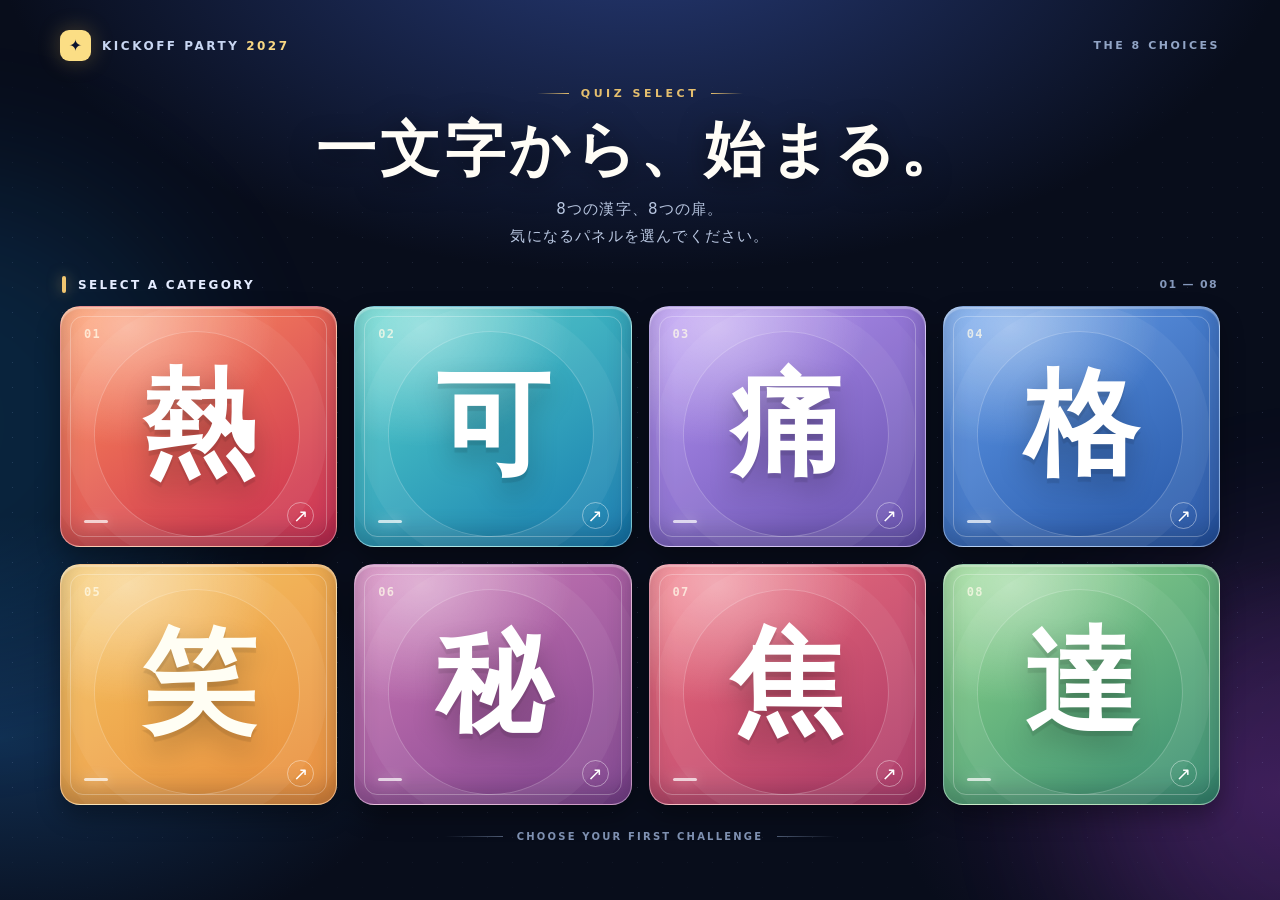
==== index.html @ 7a7f0678 "Create eight-kanji quiz category select landing page" ====
<!doctype html>
<html lang="ja">
<head>
  <meta charset="utf-8">
  <meta name="viewport" content="width=device-width, initial-scale=1">
  <meta name="theme-color" content="#090e1d">
  <meta name="description" content="KICKOFF PARTY 2027。8つの漢字から挑戦するジャンルを選ぼう。">
  <title>KICKOFF PARTY 2027 | ジャンルセレクト</title>
  <style>
    :root {
      color-scheme: dark;
      --bg: #080d1b;
      --white: #fffdf6;
      --muted: #a9b8d4;
      --surface: #101b32;
      font-family: "Hiragino Kaku Gothic ProN", "Yu Gothic", "Meiryo", system-ui, sans-serif;
    }
    *, *::before, *::after { box-sizing: border-box; }
    html { min-height: 100%; }
    body {
      margin: 0;
      min-height: 100svh;
      color: var(--white);
      overflow-x: hidden;
      background:
        radial-gradient(ellipse 68% 54% at 50% -10%, #273b78 0%, transparent 75%),
        radial-gradient(ellipse 42% 32% at 0% 82%, #112e50 0%, transparent 77%),
        radial-gradient(ellipse 40% 34% at 100% 88%, #28183f 0%, transparent 76%),
        var(--bg);
    }
    body::before {
      content: "";
      position: fixed;
      z-index: -1;
      inset: 0;
      opacity: .18;
      pointer-events: none;
      background-image: radial-gradient(circle, #9baed6 0.8px, transparent 1px);
      background-size: 25px 25px;
      mask-image: linear-gradient(to bottom, transparent 4%, #000 35%, #000 88%, transparent);
    }
    .ambient {
      position: fixed;
      inset: 0;
      z-index: -1;
      pointer-events: none;
      overflow: hidden;
    }
    .ambient::before, .ambient::after {
      content: "";
      position: absolute;
      width: 38vw;
      height: 38vw;
      min-width: 240px;
      min-height: 240px;
      border-radius: 50%;
      filter: blur(80px);
      opacity: .15;
    }
    .ambient::before { left: -23vw; top: 20vh; background: #19a6ff; }
    .ambient::after { right: -23vw; bottom: -14vh; background: #bf4ff9; }
    .shell {
      width: min(1160px, calc(100% - 64px));
      margin-inline: auto;
      padding: 30px 0 38px;
    }
    .topline {
      display: flex;
      align-items: center;
      justify-content: space-between;
      gap: 18px;
      color: #c8d6f2;
      font-weight: 800;
      font-size: 12px;
      letter-spacing: .21em;
    }
    .brand {
      display: flex;
      align-items: center;
      gap: 11px;
    }
    .brand-mark {
      display: grid;
      place-items: center;
      width: 31px;
      height: 31px;
      color: #0b1530;
      background: #fbde85;
      border-radius: 9px;
      font-size: 16px;
      box-shadow: 0 0 22px #f9c84d44;
      letter-spacing: 0;
    }
    .edition { color: #92a5c6; font-size: 11px; }
    .intro { text-align: center; padding: 26px 0 26px; }
    .eyebrow {
      display: flex;
      align-items: center;
      justify-content: center;
      gap: 12px;
      color: #e5bf6e;
      font-family: system-ui, sans-serif;
      font-size: 11px;
      font-weight: 850;
      letter-spacing: .32em;
    }
    .eyebrow::before, .eyebrow::after {
      content: "";
      display: block;
      width: 32px;
      height: 1px;
      background: linear-gradient(90deg, transparent, #e5bf6e);
    }
    .eyebrow::after { transform: rotate(180deg); }
    h1 {
      margin: 12px 0 8px;
      font-size: clamp(33px, 4.65vw, 60px);
      font-weight: 950;
      line-height: 1.28;
      letter-spacing: .075em;
      text-wrap: balance;
      text-shadow: 0 5px 28px #0008;
    }
    .intro p {
      margin: 0;
      font-size: clamp(12px, 1.4vw, 15px);
      line-height: 1.8;
      color: #b9c7e1;
      letter-spacing: .08em;
    }
    .section-head {
      display: flex;
      align-items: center;
      justify-content: space-between;
      gap: 16px;
      padding: 0 2px 13px;
    }
    .section-title {
      display: flex;
      align-items: center;
      gap: 12px;
      font: 800 12px system-ui, sans-serif;
      letter-spacing: .19em;
      color: #e4ecff;
    }
    .section-title::before {
      content: "";
      width: 4px;
      height: 17px;
      border-radius: 3px;
      background: #f1c670;
      box-shadow: 0 0 14px #ecc36a91;
    }
    .count {
      color: #8598bb;
      font: 750 11px system-ui, sans-serif;
      letter-spacing: .12em;
    }
    .grid { display: grid; grid-template-columns: repeat(4, minmax(0, 1fr)); gap: 17px; }
    .tile {
      --top: #5671b9;
      --bottom: #263c70;
      --glow: #8caaff;
      --ink: #fff;
      appearance: none;
      font: inherit;
      display: block;
      position: relative;
      isolation: isolate;
      width: 100%;
      aspect-ratio: 1.15;
      overflow: hidden;
      padding: 0;
      border: 1px solid #ffffff59;
      border-radius: 20px;
      color: var(--ink);
      text-align: center;
      cursor: pointer;
      background:
        radial-gradient(ellipse 78% 72% at 24% 8%, #ffffff6c 0%, transparent 70%),
        linear-gradient(145deg, var(--top), var(--bottom));
      box-shadow:
        inset 0 2px 1px #ffffff4b,
        inset 0 -13px 25px #0208193d,
        0 11px 25px #0005;
      transform: translateY(0);
      transition: transform .24s cubic-bezier(.2,.8,.2,1), box-shadow .24s, border-color .24s;
      -webkit-tap-highlight-color: transparent;
    }
    .tile::before {
      content: "";
      position: absolute;
      inset: 9px;
      z-index: -1;
      border: 1px solid #ffffff45;
      border-radius: 13px;
    }
    .tile::after {
      content: "";
      position: absolute;
      z-index: -1;
      width: 75%;
      aspect-ratio: 1;
      left: 12%;
      top: 10%;
      border-radius: 50%;
      border: 1px solid #ffffff3d;
      box-shadow: 0 0 0 27px #ffffff0d, 0 0 0 55px #ffffff08;
      transform: rotate(-17deg);
      transition: transform .35s ease;
    }
    .tile__number {
      position: absolute;
      left: 23px;
      top: 20px;
      color: #fffbe9be;
      font: 800 12px ui-monospace, SFMono-Regular, Consolas, monospace;
      letter-spacing: .1em;
    }
    .tile__arrow {
      position: absolute;
      right: 22px;
      bottom: 17px;
      display: grid;
      place-items: center;
      width: 27px;
      height: 27px;
      border: 1px solid #ffffff68;
      border-radius: 50%;
      color: white;
      font: 18px system-ui, sans-serif;
      line-height: 1;
      transition: transform .25s;
    }
    .tile__kanji {
      display: grid;
      place-items: center;
      height: 100%;
      font-family: "Yu Mincho", "Hiragino Mincho ProN", "Noto Serif CJK JP", serif;
      font-size: clamp(80px, 8.9vw, 122px);
      font-weight: 900;
      line-height: 1;
      text-shadow: 0 5px 1px #00000017, 0 14px 29px #0000003e;
      transform: translateY(-2px);
      transition: transform .24s ease, text-shadow .24s ease;
    }
    .tile__accent {
      position: absolute;
      left: 23px;
      bottom: 23px;
      display: block;
      width: 24px;
      height: 3px;
      border-radius: 4px;
      background: #ffffffba;
      box-shadow: 0 0 13px #ffffff85;
    }
    .tile:hover {
      transform: translateY(-7px);
      border-color: #fff8;
      box-shadow:
        inset 0 2px 1px #ffffff74,
        inset 0 -14px 30px #02081933,
        0 19px 34px #0009,
        0 0 30px color-mix(in srgb, var(--glow), transparent 65%);
    }
    .tile:hover::after { transform: rotate(17deg) scale(1.12); }
    .tile:hover .tile__kanji { transform: translateY(-6px) scale(1.055); text-shadow: 0 13px 32px #0006; }
    .tile:hover .tile__arrow { transform: translate(3px, -3px); }
    .tile:active { transform: translateY(-1px) scale(.985); }
    .tile:focus-visible { outline: 3px solid #fff6b0; outline-offset: 5px; }
    .tile[data-kanji="熱"] { --top: #ff9058; --bottom: #c82b51; --glow: #ff795a; }
    .tile[data-kanji="可"] { --top: #56d5cb; --bottom: #167aaf; --glow: #38e8d6; }
    .tile[data-kanji="痛"] { --top: #b592f4; --bottom: #6550ac; --glow: #9e6df6; }
    .tile[data-kanji="格"] { --top: #609beb; --bottom: #2554a3; --glow: #4d87f7; }
    .tile[data-kanji="笑"] { --top: #f7c762; --bottom: #e78b3b; --glow: #ffd364; --ink: #fffef4; }
    .tile[data-kanji="秘"] { --top: #d17ab7; --bottom: #7e438e; --glow: #e687d5; }
    .tile[data-kanji="焦"] { --top: #f26f7b; --bottom: #a83767; --glow: #ef6c8b; }
    .tile[data-kanji="達"] { --top: #8ed789; --bottom: #378b71; --glow: #8dec8b; }
    .bottomline {
      display: flex;
      justify-content: center;
      align-items: center;
      gap: 14px;
      margin: 26px 0 0;
      color: #8193b4;
      font: 700 10px system-ui, sans-serif;
      letter-spacing: .22em;
    }
    .bottomline::before, .bottomline::after {
      content: "";
      width: min(8vw, 58px);
      height: 1px;
      background: linear-gradient(90deg, transparent, #8397b8);
      opacity: .55;
    }
    .bottomline::after { transform: rotate(180deg); }
    dialog {
      width: min(420px, calc(100% - 28px));
      border: 1px solid #ffffff47;
      border-radius: 24px;
      padding: 36px 30px 30px;
      background:
        radial-gradient(circle at 50% -12%, #294a82, transparent 72%),
        #101a31;
      box-shadow: 0 24px 90px #000c;
      color: #fff;
      text-align: center;
    }
    dialog::backdrop { background: #02050bb8; backdrop-filter: blur(6px); }
    .dialog-kanji {
      display: block;
      font: 900 92px/1.2 "Yu Mincho", "Hiragino Mincho ProN", serif;
      margin: 0 0 10px;
      color: #ffe7a8;
      text-shadow: 0 0 30px #ffdc7a66;
    }
    dialog h2 { font-size: 22px; margin: 0 0 12px; letter-spacing: .07em; }
    dialog p { color: #bdc9df; line-height: 1.9; font-size: 14px; margin: 0 0 24px; }
    .back {
      appearance: none;
      padding: 13px 28px;
      border-radius: 999px;
      border: 0;
      background: #f9d37a;
      color: #16213b;
      font: 850 14px inherit;
      font-family: inherit;
      font-weight: 800;
      cursor: pointer;
    }
    .back:hover { background: #ffdf98; }
    .back:focus-visible { outline: 3px solid #fff; outline-offset: 4px; }
    @media (max-width: 900px) {
      .shell { width: min(760px, calc(100% - 42px)); }
      .grid { grid-template-columns: repeat(4, minmax(0, 1fr)); gap: 11px; }
      .tile { border-radius: 15px; aspect-ratio: .97; }
      .tile::before { inset: 6px; border-radius: 10px; }
      .tile__kanji { font-size: clamp(57px, 10vw, 90px); }
      .tile__number { left: 15px; top: 12px; font-size: 10px; }
      .tile__accent { left: 15px; bottom: 15px; width: 16px; height: 2px; }
      .tile__arrow { width: 22px; height: 22px; right: 12px; bottom: 11px; font-size: 14px; }
    }
    @media (max-width: 620px) {
      .shell { width: min(460px, calc(100% - 34px)); padding-top: 22px; }
      .topline { font-size: 10px; letter-spacing: .12em; }
      .edition { font-size: 10px; letter-spacing: .05em; }
      .intro { padding: 35px 0 29px; }
      .intro h1 { font-size: clamp(29px, 7vw, 41px); }
      .intro p { max-width: 290px; margin: auto; }
      .grid { grid-template-columns: repeat(2, minmax(0, 1fr)); gap: 13px; }
      .tile { aspect-ratio: 1.09; border-radius: 17px; }
      .tile__kanji { font-size: clamp(80px, 20vw, 112px); }
      .section-head { padding-bottom: 13px; }
      .bottomline { margin-top: 25px; letter-spacing: .11em; }
    }
    @media (max-width: 340px) {
      .tile__kanji { font-size: 71px; }
      .brand { gap: 6px; }
      .edition { font-size: 9px; }
    }
    @media (prefers-reduced-motion: reduce) {
      *, *::before, *::after { scroll-behavior: auto !important; transition-duration: .01ms !important; animation-duration: .01ms !important; }
    }
  </style>
</head>
<body>
  <div class="ambient" aria-hidden="true"></div>
  <main class="shell">
    <header class="topline">
      <div class="brand"><span class="brand-mark" aria-hidden="true">✦</span><span>KICKOFF PARTY <span style="color:#f8d783">2027</span></span></div>
      <span class="edition">THE 8 CHOICES</span>
    </header>
    <section class="intro" aria-labelledby="main-title">
      <div class="eyebrow">QUIZ SELECT</div>
      <h1 id="main-title">一文字から、始まる。</h1>
      <p>8つの漢字、8つの扉。<br>気になるパネルを選んでください。</p>
    </section>
    <section aria-labelledby="select-title">
      <div class="section-head">
        <span class="section-title" id="select-title">SELECT A CATEGORY</span>
        <span class="count">01 — 08</span>
      </div>
      <div class="grid" id="category-grid">
        <button class="tile" type="button" data-kanji="熱" data-target="" aria-label="熱のジャンルを選択"><span class="tile__number" aria-hidden="true">01</span><span class="tile__kanji">熱</span><span class="tile__accent" aria-hidden="true"></span><span class="tile__arrow" aria-hidden="true">↗</span></button>
        <button class="tile" type="button" data-kanji="可" data-target="" aria-label="可のジャンルを選択"><span class="tile__number" aria-hidden="true">02</span><span class="tile__kanji">可</span><span class="tile__accent" aria-hidden="true"></span><span class="tile__arrow" aria-hidden="true">↗</span></button>
        <button class="tile" type="button" data-kanji="痛" data-target="" aria-label="痛のジャンルを選択"><span class="tile__number" aria-hidden="true">03</span><span class="tile__kanji">痛</span><span class="tile__accent" aria-hidden="true"></span><span class="tile__arrow" aria-hidden="true">↗</span></button>
        <button class="tile" type="button" data-kanji="格" data-target="" aria-label="格のジャンルを選択"><span class="tile__number" aria-hidden="true">04</span><span class="tile__kanji">格</span><span class="tile__accent" aria-hidden="true"></span><span class="tile__arrow" aria-hidden="true">↗</span></button>
        <button class="tile" type="button" data-kanji="笑" data-target="" aria-label="笑のジャンルを選択"><span class="tile__number" aria-hidden="true">05</span><span class="tile__kanji">笑</span><span class="tile__accent" aria-hidden="true"></span><span class="tile__arrow" aria-hidden="true">↗</span></button>
        <button class="tile" type="button" data-kanji="秘" data-target="" aria-label="秘のジャンルを選択"><span class="tile__number" aria-hidden="true">06</span><span class="tile__kanji">秘</span><span class="tile__accent" aria-hidden="true"></span><span class="tile__arrow" aria-hidden="true">↗</span></button>
        <button class="tile" type="button" data-kanji="焦" data-target="" aria-label="焦のジャンルを選択"><span class="tile__number" aria-hidden="true">07</span><span class="tile__kanji">焦</span><span class="tile__accent" aria-hidden="true"></span><span class="tile__arrow" aria-hidden="true">↗</span></button>
        <button class="tile" type="button" data-kanji="達" data-target="" aria-label="達のジャンルを選択"><span class="tile__number" aria-hidden="true">08</span><span class="tile__kanji">達</span><span class="tile__accent" aria-hidden="true"></span><span class="tile__arrow" aria-hidden="true">↗</span></button>
      </div>
    </section>
    <footer class="bottomline">CHOOSE YOUR FIRST CHALLENGE</footer>
  </main>
  <dialog id="coming-soon" aria-labelledby="dialog-title">
    <span class="dialog-kanji" id="dialog-kanji" aria-hidden="true"></span>
    <h2 id="dialog-title"></h2>
    <p>このジャンルのページは、次の工程で追加予定です。<br>まずは8つのパネルのデザインをお楽しみください。</p>
    <button class="back" type="button" id="dialog-close">パネルに戻る</button>
  </dialog>
  <script>
    const dialog = document.getElementById("coming-soon");
    const kanjiEl = document.getElementById("dialog-kanji");
    const titleEl = document.getElementById("dialog-title");
    document.querySelectorAll(".tile").forEach((tile) => {
      tile.addEventListener("click", () => {
        const target = tile.dataset.target;
        if (target) {
          window.location.href = new URL(target, document.baseURI).href;
          return;
        }
        kanjiEl.textContent = tile.dataset.kanji;
        titleEl.textContent = "「" + tile.dataset.kanji + "」を選択";
        if (typeof dialog.showModal === "function") dialog.showModal();
      });
    });
    document.getElementById("dialog-close").addEventListener("click", () => dialog.close());
    dialog.addEventListener("click", (event) => {
      if (event.target === dialog) dialog.close();
    });
  </script>
</body>
</html>
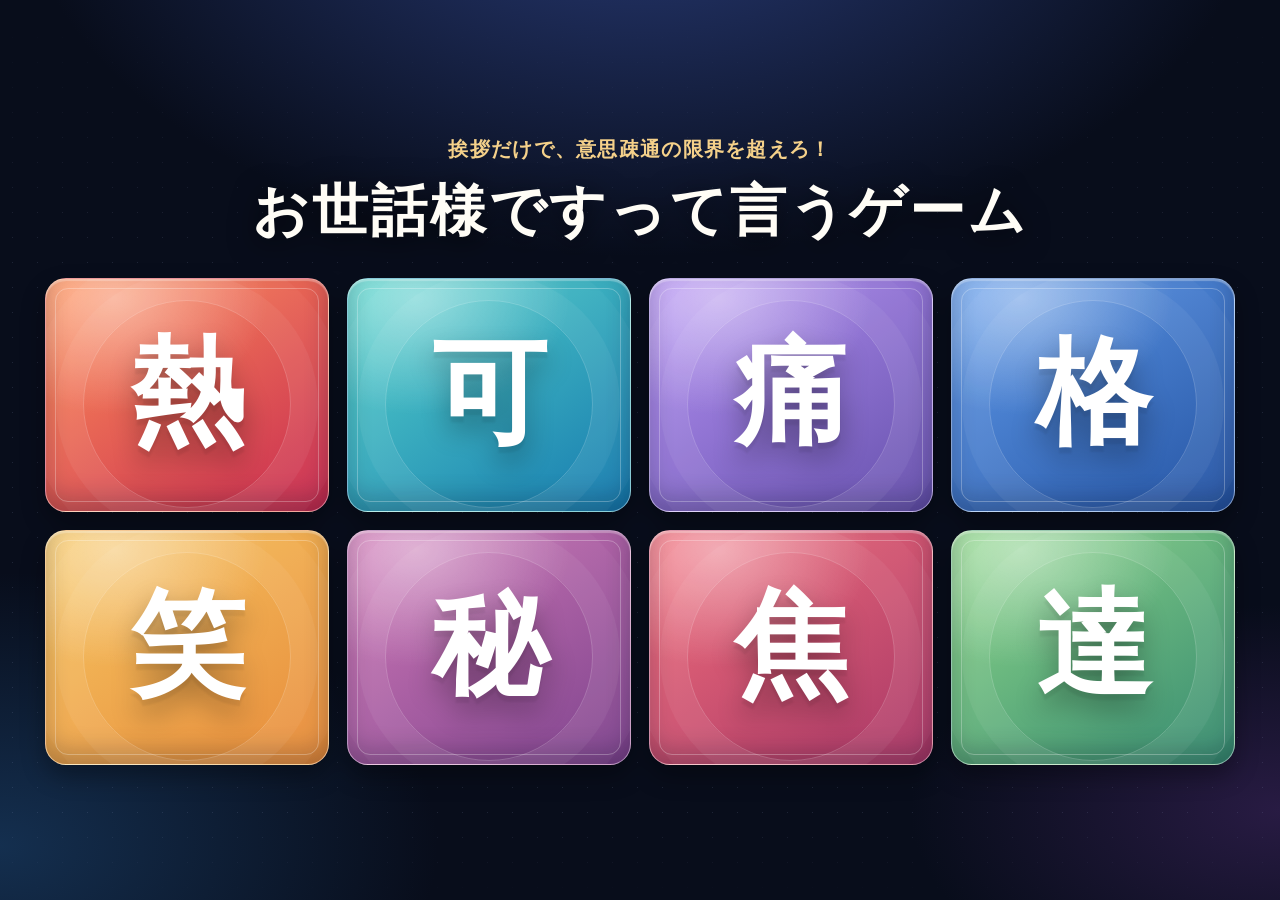
==== commit f8d3fc15: "Simplify category screen and modal for the host-led game" ====
--- a/index.html
+++ b/index.html
@@ -4,187 +4,94 @@
   <meta charset="utf-8">
   <meta name="viewport" content="width=device-width, initial-scale=1">
   <meta name="theme-color" content="#090e1d">
-  <meta name="description" content="KICKOFF PARTY 2027。8つの漢字から挑戦するジャンルを選ぼう。">
-  <title>KICKOFF PARTY 2027 | ジャンルセレクト</title>
+  <meta name="description" content="お世話様ですって言うゲーム — 8つの漢字からお題を選ぼう。">
+  <title>お世話様ですって言うゲーム | KICKOFF PARTY 2027</title>
   <style>
     :root {
       color-scheme: dark;
-      --bg: #080d1b;
-      --white: #fffdf6;
-      --muted: #a9b8d4;
-      --surface: #101b32;
-      font-family: "Hiragino Kaku Gothic ProN", "Yu Gothic", "Meiryo", system-ui, sans-serif;
+      font-family: "Hiragino Kaku Gothic ProN", "Yu Gothic", Meiryo, system-ui, sans-serif;
+      color: #fffdf6;
+      background: #080d1b;
     }
     *, *::before, *::after { box-sizing: border-box; }
-    html { min-height: 100%; }
     body {
+      min-height: 100svh;
       margin: 0;
-      min-height: 100svh;
-      color: var(--white);
-      overflow-x: hidden;
       background:
-        radial-gradient(ellipse 68% 54% at 50% -10%, #273b78 0%, transparent 75%),
-        radial-gradient(ellipse 42% 32% at 0% 82%, #112e50 0%, transparent 77%),
-        radial-gradient(ellipse 40% 34% at 100% 88%, #28183f 0%, transparent 76%),
-        var(--bg);
+        radial-gradient(ellipse 65% 58% at 50% -15%, #293c79 0%, transparent 75%),
+        radial-gradient(ellipse 45% 40% at 0% 94%, #142f4f 0%, transparent 76%),
+        radial-gradient(ellipse 38% 30% at 100% 90%, #281b43 0%, transparent 76%),
+        #080d1b;
     }
     body::before {
       content: "";
       position: fixed;
-      z-index: -1;
       inset: 0;
-      opacity: .18;
       pointer-events: none;
-      background-image: radial-gradient(circle, #9baed6 0.8px, transparent 1px);
+      opacity: .14;
+      background-image: radial-gradient(circle, #a8b8df 0.75px, transparent 1px);
       background-size: 25px 25px;
-      mask-image: linear-gradient(to bottom, transparent 4%, #000 35%, #000 88%, transparent);
-    }
-    .ambient {
-      position: fixed;
-      inset: 0;
-      z-index: -1;
-      pointer-events: none;
-      overflow: hidden;
-    }
-    .ambient::before, .ambient::after {
-      content: "";
-      position: absolute;
-      width: 38vw;
-      height: 38vw;
-      min-width: 240px;
-      min-height: 240px;
-      border-radius: 50%;
-      filter: blur(80px);
-      opacity: .15;
-    }
-    .ambient::before { left: -23vw; top: 20vh; background: #19a6ff; }
-    .ambient::after { right: -23vw; bottom: -14vh; background: #bf4ff9; }
+      mask-image: linear-gradient(to bottom, transparent, #000 30%, #000 90%, transparent);
+    }
     .shell {
-      width: min(1160px, calc(100% - 64px));
-      margin-inline: auto;
-      padding: 30px 0 38px;
-    }
-    .topline {
+      position: relative;
+      width: min(1190px, calc(100% - 66px));
+      min-height: 100svh;
       display: flex;
-      align-items: center;
-      justify-content: space-between;
-      gap: 18px;
-      color: #c8d6f2;
-      font-weight: 800;
-      font-size: 12px;
-      letter-spacing: .21em;
-    }
-    .brand {
-      display: flex;
-      align-items: center;
-      gap: 11px;
-    }
-    .brand-mark {
+      flex-direction: column;
+      justify-content: center;
+      gap: clamp(22px, 3.4vh, 35px);
+      margin: 0 auto;
+      padding: 32px 0;
+    }
+    .intro { text-align: center; }
+    .tagline {
+      margin: 0;
+      color: #f5d18a;
+      font-size: clamp(14px, 1.55vw, 22px);
+      font-weight: 850;
+      line-height: 1.5;
+      letter-spacing: .065em;
+      text-wrap: balance;
+    }
+    h1 {
+      margin: 10px 0 0;
+      font-size: clamp(32px, 4.35vw, 65px);
+      font-weight: 950;
+      letter-spacing: .055em;
+      line-height: 1.3;
+      text-wrap: balance;
+      text-shadow: 0 5px 28px #000a;
+    }
+    .grid {
       display: grid;
-      place-items: center;
-      width: 31px;
-      height: 31px;
-      color: #0b1530;
-      background: #fbde85;
-      border-radius: 9px;
-      font-size: 16px;
-      box-shadow: 0 0 22px #f9c84d44;
-      letter-spacing: 0;
-    }
-    .edition { color: #92a5c6; font-size: 11px; }
-    .intro { text-align: center; padding: 26px 0 26px; }
-    .eyebrow {
-      display: flex;
-      align-items: center;
-      justify-content: center;
-      gap: 12px;
-      color: #e5bf6e;
-      font-family: system-ui, sans-serif;
-      font-size: 11px;
-      font-weight: 850;
-      letter-spacing: .32em;
-    }
-    .eyebrow::before, .eyebrow::after {
-      content: "";
-      display: block;
-      width: 32px;
-      height: 1px;
-      background: linear-gradient(90deg, transparent, #e5bf6e);
-    }
-    .eyebrow::after { transform: rotate(180deg); }
-    h1 {
-      margin: 12px 0 8px;
-      font-size: clamp(33px, 4.65vw, 60px);
-      font-weight: 950;
-      line-height: 1.28;
-      letter-spacing: .075em;
-      text-wrap: balance;
-      text-shadow: 0 5px 28px #0008;
-    }
-    .intro p {
-      margin: 0;
-      font-size: clamp(12px, 1.4vw, 15px);
-      line-height: 1.8;
-      color: #b9c7e1;
-      letter-spacing: .08em;
-    }
-    .section-head {
-      display: flex;
-      align-items: center;
-      justify-content: space-between;
-      gap: 16px;
-      padding: 0 2px 13px;
-    }
-    .section-title {
-      display: flex;
-      align-items: center;
-      gap: 12px;
-      font: 800 12px system-ui, sans-serif;
-      letter-spacing: .19em;
-      color: #e4ecff;
-    }
-    .section-title::before {
-      content: "";
-      width: 4px;
-      height: 17px;
-      border-radius: 3px;
-      background: #f1c670;
-      box-shadow: 0 0 14px #ecc36a91;
-    }
-    .count {
-      color: #8598bb;
-      font: 750 11px system-ui, sans-serif;
-      letter-spacing: .12em;
-    }
-    .grid { display: grid; grid-template-columns: repeat(4, minmax(0, 1fr)); gap: 17px; }
+      grid-template-columns: repeat(4, minmax(0, 1fr));
+      gap: clamp(12px, 1.5vw, 18px);
+    }
     .tile {
       --top: #5671b9;
       --bottom: #263c70;
       --glow: #8caaff;
-      --ink: #fff;
       appearance: none;
-      font: inherit;
-      display: block;
       position: relative;
       isolation: isolate;
+      display: grid;
+      place-items: center;
       width: 100%;
-      aspect-ratio: 1.15;
+      min-width: 0;
+      aspect-ratio: 1.21;
       overflow: hidden;
-      padding: 0;
-      border: 1px solid #ffffff59;
-      border-radius: 20px;
-      color: var(--ink);
-      text-align: center;
+      padding: 12px;
+      border: 1px solid #ffffff69;
+      border-radius: 21px;
+      color: white;
+      font: inherit;
       cursor: pointer;
       background:
         radial-gradient(ellipse 78% 72% at 24% 8%, #ffffff6c 0%, transparent 70%),
         linear-gradient(145deg, var(--top), var(--bottom));
-      box-shadow:
-        inset 0 2px 1px #ffffff4b,
-        inset 0 -13px 25px #0208193d,
-        0 11px 25px #0005;
-      transform: translateY(0);
-      transition: transform .24s cubic-bezier(.2,.8,.2,1), box-shadow .24s, border-color .24s;
+      box-shadow: inset 0 2px 1px #ffffff4b, inset 0 -13px 25px #0208193d, 0 11px 25px #0005;
+      transition: transform .2s ease, box-shadow .2s ease, border-color .2s ease;
       -webkit-tap-highlight-color: transparent;
     }
     .tile::before {
@@ -194,226 +101,142 @@
       z-index: -1;
       border: 1px solid #ffffff45;
       border-radius: 13px;
+      pointer-events: none;
     }
     .tile::after {
       content: "";
       position: absolute;
       z-index: -1;
-      width: 75%;
+      width: 74%;
       aspect-ratio: 1;
-      left: 12%;
-      top: 10%;
+      left: 13%;
+      top: 9%;
       border-radius: 50%;
-      border: 1px solid #ffffff3d;
+      border: 1px solid #ffffff35;
       box-shadow: 0 0 0 27px #ffffff0d, 0 0 0 55px #ffffff08;
-      transform: rotate(-17deg);
-      transition: transform .35s ease;
-    }
-    .tile__number {
-      position: absolute;
-      left: 23px;
-      top: 20px;
-      color: #fffbe9be;
-      font: 800 12px ui-monospace, SFMono-Regular, Consolas, monospace;
-      letter-spacing: .1em;
-    }
-    .tile__arrow {
-      position: absolute;
-      right: 22px;
-      bottom: 17px;
-      display: grid;
-      place-items: center;
-      width: 27px;
-      height: 27px;
-      border: 1px solid #ffffff68;
-      border-radius: 50%;
-      color: white;
-      font: 18px system-ui, sans-serif;
-      line-height: 1;
-      transition: transform .25s;
-    }
-    .tile__kanji {
-      display: grid;
-      place-items: center;
-      height: 100%;
+      pointer-events: none;
+    }
+    .kanji {
       font-family: "Yu Mincho", "Hiragino Mincho ProN", "Noto Serif CJK JP", serif;
-      font-size: clamp(80px, 8.9vw, 122px);
+      font-size: clamp(75px, 9vw, 136px);
       font-weight: 900;
-      line-height: 1;
-      text-shadow: 0 5px 1px #00000017, 0 14px 29px #0000003e;
+      line-height: 1.05;
+      text-shadow: 0 6px 2px #00000010, 0 15px 28px #0005;
       transform: translateY(-2px);
-      transition: transform .24s ease, text-shadow .24s ease;
-    }
-    .tile__accent {
-      position: absolute;
-      left: 23px;
-      bottom: 23px;
-      display: block;
-      width: 24px;
-      height: 3px;
-      border-radius: 4px;
-      background: #ffffffba;
-      box-shadow: 0 0 13px #ffffff85;
     }
     .tile:hover {
-      transform: translateY(-7px);
-      border-color: #fff8;
-      box-shadow:
-        inset 0 2px 1px #ffffff74,
-        inset 0 -14px 30px #02081933,
-        0 19px 34px #0009,
-        0 0 30px color-mix(in srgb, var(--glow), transparent 65%);
-    }
-    .tile:hover::after { transform: rotate(17deg) scale(1.12); }
-    .tile:hover .tile__kanji { transform: translateY(-6px) scale(1.055); text-shadow: 0 13px 32px #0006; }
-    .tile:hover .tile__arrow { transform: translate(3px, -3px); }
-    .tile:active { transform: translateY(-1px) scale(.985); }
-    .tile:focus-visible { outline: 3px solid #fff6b0; outline-offset: 5px; }
+      transform: translateY(-4px);
+      border-color: #fff9;
+      box-shadow: inset 0 2px 1px #ffffff6b, 0 15px 34px #0009, 0 0 24px color-mix(in srgb, var(--glow), transparent 65%);
+    }
+    .tile:active { transform: scale(.985); }
+    .tile:focus-visible { outline: 3px solid #ffe8a4; outline-offset: 5px; }
     .tile[data-kanji="熱"] { --top: #ff9058; --bottom: #c82b51; --glow: #ff795a; }
     .tile[data-kanji="可"] { --top: #56d5cb; --bottom: #167aaf; --glow: #38e8d6; }
     .tile[data-kanji="痛"] { --top: #b592f4; --bottom: #6550ac; --glow: #9e6df6; }
     .tile[data-kanji="格"] { --top: #609beb; --bottom: #2554a3; --glow: #4d87f7; }
-    .tile[data-kanji="笑"] { --top: #f7c762; --bottom: #e78b3b; --glow: #ffd364; --ink: #fffef4; }
+    .tile[data-kanji="笑"] { --top: #f7c762; --bottom: #e78b3b; --glow: #ffd364; }
     .tile[data-kanji="秘"] { --top: #d17ab7; --bottom: #7e438e; --glow: #e687d5; }
     .tile[data-kanji="焦"] { --top: #f26f7b; --bottom: #a83767; --glow: #ef6c8b; }
     .tile[data-kanji="達"] { --top: #8ed789; --bottom: #378b71; --glow: #8dec8b; }
-    .bottomline {
-      display: flex;
+    dialog {
+      width: min(440px, calc(100% - 28px));
+      border: 1px solid #ffffff47;
+      border-radius: 24px;
+      padding: 38px 28px 32px;
+      background: radial-gradient(circle at 50% -12%, #294a82, transparent 72%), #101a31;
+      box-shadow: 0 24px 90px #000c;
+      color: white;
+      text-align: center;
+    }
+    dialog::backdrop { background: #02050bba; backdrop-filter: blur(6px); }
+    .dialog-kanji {
+      display: block;
+      margin-bottom: 6px;
+      color: #ffe7a8;
+      font: 900 94px/1.2 "Yu Mincho", "Hiragino Mincho ProN", serif;
+      text-shadow: 0 0 30px #ffdc7a66;
+    }
+    dialog h2 { margin: 0 0 25px; font-size: 24px; letter-spacing: .05em; }
+    .dialog-actions { display: flex; flex-wrap: wrap; justify-content: center; gap: 11px; }
+    .action {
+      display: inline-flex;
       justify-content: center;
       align-items: center;
-      gap: 14px;
-      margin: 26px 0 0;
-      color: #8193b4;
-      font: 700 10px system-ui, sans-serif;
-      letter-spacing: .22em;
-    }
-    .bottomline::before, .bottomline::after {
-      content: "";
-      width: min(8vw, 58px);
-      height: 1px;
-      background: linear-gradient(90deg, transparent, #8397b8);
-      opacity: .55;
-    }
-    .bottomline::after { transform: rotate(180deg); }
-    dialog {
-      width: min(420px, calc(100% - 28px));
-      border: 1px solid #ffffff47;
-      border-radius: 24px;
-      padding: 36px 30px 30px;
-      background:
-        radial-gradient(circle at 50% -12%, #294a82, transparent 72%),
-        #101a31;
-      box-shadow: 0 24px 90px #000c;
-      color: #fff;
-      text-align: center;
-    }
-    dialog::backdrop { background: #02050bb8; backdrop-filter: blur(6px); }
-    .dialog-kanji {
-      display: block;
-      font: 900 92px/1.2 "Yu Mincho", "Hiragino Mincho ProN", serif;
-      margin: 0 0 10px;
-      color: #ffe7a8;
-      text-shadow: 0 0 30px #ffdc7a66;
-    }
-    dialog h2 { font-size: 22px; margin: 0 0 12px; letter-spacing: .07em; }
-    dialog p { color: #bdc9df; line-height: 1.9; font-size: 14px; margin: 0 0 24px; }
-    .back {
-      appearance: none;
-      padding: 13px 28px;
+      min-height: 46px;
+      padding: 12px 23px;
+      border: 1px solid transparent;
       border-radius: 999px;
-      border: 0;
       background: #f9d37a;
       color: #16213b;
-      font: 850 14px inherit;
+      font: 800 14px/1.3 inherit;
       font-family: inherit;
       font-weight: 800;
+      text-decoration: none;
       cursor: pointer;
     }
-    .back:hover { background: #ffdf98; }
-    .back:focus-visible { outline: 3px solid #fff; outline-offset: 4px; }
+    .action:hover { background: #ffe29a; }
+    .action--secondary { border-color: #c6d3ea77; color: #e0e9fc; background: transparent; }
+    .action--secondary:hover { background: #ffffff12; }
+    .action:focus-visible { outline: 3px solid white; outline-offset: 4px; }
     @media (max-width: 900px) {
-      .shell { width: min(760px, calc(100% - 42px)); }
-      .grid { grid-template-columns: repeat(4, minmax(0, 1fr)); gap: 11px; }
-      .tile { border-radius: 15px; aspect-ratio: .97; }
-      .tile::before { inset: 6px; border-radius: 10px; }
-      .tile__kanji { font-size: clamp(57px, 10vw, 90px); }
-      .tile__number { left: 15px; top: 12px; font-size: 10px; }
-      .tile__accent { left: 15px; bottom: 15px; width: 16px; height: 2px; }
-      .tile__arrow { width: 22px; height: 22px; right: 12px; bottom: 11px; font-size: 14px; }
+      .shell { width: min(750px, calc(100% - 44px)); }
+      .grid { gap: 12px; }
+      .tile { aspect-ratio: 1; border-radius: 16px; }
+      .tile::before { inset: 6px; border-radius: 11px; }
+      .kanji { font-size: clamp(59px, 10vw, 100px); }
     }
     @media (max-width: 620px) {
-      .shell { width: min(460px, calc(100% - 34px)); padding-top: 22px; }
-      .topline { font-size: 10px; letter-spacing: .12em; }
-      .edition { font-size: 10px; letter-spacing: .05em; }
-      .intro { padding: 35px 0 29px; }
-      .intro h1 { font-size: clamp(29px, 7vw, 41px); }
-      .intro p { max-width: 290px; margin: auto; }
+      .shell { width: min(450px, calc(100% - 32px)); justify-content: flex-start; gap: 24px; padding: 30px 0; }
+      .tagline { font-size: clamp(13px, 3.7vw, 17px); }
+      h1 { font-size: clamp(27px, 7.6vw, 40px); }
       .grid { grid-template-columns: repeat(2, minmax(0, 1fr)); gap: 13px; }
-      .tile { aspect-ratio: 1.09; border-radius: 17px; }
-      .tile__kanji { font-size: clamp(80px, 20vw, 112px); }
-      .section-head { padding-bottom: 13px; }
-      .bottomline { margin-top: 25px; letter-spacing: .11em; }
-    }
-    @media (max-width: 340px) {
-      .tile__kanji { font-size: 71px; }
-      .brand { gap: 6px; }
-      .edition { font-size: 9px; }
+      .tile { aspect-ratio: 1.12; border-radius: 17px; }
+      .kanji { font-size: clamp(78px, 21vw, 117px); }
     }
     @media (prefers-reduced-motion: reduce) {
-      *, *::before, *::after { scroll-behavior: auto !important; transition-duration: .01ms !important; animation-duration: .01ms !important; }
+      * { transition-duration: 0s !important; }
     }
   </style>
 </head>
 <body>
-  <div class="ambient" aria-hidden="true"></div>
   <main class="shell">
-    <header class="topline">
-      <div class="brand"><span class="brand-mark" aria-hidden="true">✦</span><span>KICKOFF PARTY <span style="color:#f8d783">2027</span></span></div>
-      <span class="edition">THE 8 CHOICES</span>
+    <header class="intro">
+      <p class="tagline">挨拶だけで、意思疎通の限界を超えろ！</p>
+      <h1>お世話様ですって言うゲーム</h1>
     </header>
-    <section class="intro" aria-labelledby="main-title">
-      <div class="eyebrow">QUIZ SELECT</div>
-      <h1 id="main-title">一文字から、始まる。</h1>
-      <p>8つの漢字、8つの扉。<br>気になるパネルを選んでください。</p>
+    <section class="grid" aria-label="8つのジャンル">
+      <button class="tile" type="button" data-kanji="熱" aria-label="「熱」のジャンルを選択"><span class="kanji">熱</span></button>
+      <button class="tile" type="button" data-kanji="可" aria-label="「可」のジャンルを選択"><span class="kanji">可</span></button>
+      <button class="tile" type="button" data-kanji="痛" aria-label="「痛」のジャンルを選択"><span class="kanji">痛</span></button>
+      <button class="tile" type="button" data-kanji="格" aria-label="「格」のジャンルを選択"><span class="kanji">格</span></button>
+      <button class="tile" type="button" data-kanji="笑" aria-label="「笑」のジャンルを選択"><span class="kanji">笑</span></button>
+      <button class="tile" type="button" data-kanji="秘" aria-label="「秘」のジャンルを選択"><span class="kanji">秘</span></button>
+      <button class="tile" type="button" data-kanji="焦" aria-label="「焦」のジャンルを選択"><span class="kanji">焦</span></button>
+      <button class="tile" type="button" data-kanji="達" aria-label="「達」のジャンルを選択"><span class="kanji">達</span></button>
     </section>
-    <section aria-labelledby="select-title">
-      <div class="section-head">
-        <span class="section-title" id="select-title">SELECT A CATEGORY</span>
-        <span class="count">01 — 08</span>
-      </div>
-      <div class="grid" id="category-grid">
-        <button class="tile" type="button" data-kanji="熱" data-target="" aria-label="熱のジャンルを選択"><span class="tile__number" aria-hidden="true">01</span><span class="tile__kanji">熱</span><span class="tile__accent" aria-hidden="true"></span><span class="tile__arrow" aria-hidden="true">↗</span></button>
-        <button class="tile" type="button" data-kanji="可" data-target="" aria-label="可のジャンルを選択"><span class="tile__number" aria-hidden="true">02</span><span class="tile__kanji">可</span><span class="tile__accent" aria-hidden="true"></span><span class="tile__arrow" aria-hidden="true">↗</span></button>
-        <button class="tile" type="button" data-kanji="痛" data-target="" aria-label="痛のジャンルを選択"><span class="tile__number" aria-hidden="true">03</span><span class="tile__kanji">痛</span><span class="tile__accent" aria-hidden="true"></span><span class="tile__arrow" aria-hidden="true">↗</span></button>
-        <button class="tile" type="button" data-kanji="格" data-target="" aria-label="格のジャンルを選択"><span class="tile__number" aria-hidden="true">04</span><span class="tile__kanji">格</span><span class="tile__accent" aria-hidden="true"></span><span class="tile__arrow" aria-hidden="true">↗</span></button>
-        <button class="tile" type="button" data-kanji="笑" data-target="" aria-label="笑のジャンルを選択"><span class="tile__number" aria-hidden="true">05</span><span class="tile__kanji">笑</span><span class="tile__accent" aria-hidden="true"></span><span class="tile__arrow" aria-hidden="true">↗</span></button>
-        <button class="tile" type="button" data-kanji="秘" data-target="" aria-label="秘のジャンルを選択"><span class="tile__number" aria-hidden="true">06</span><span class="tile__kanji">秘</span><span class="tile__accent" aria-hidden="true"></span><span class="tile__arrow" aria-hidden="true">↗</span></button>
-        <button class="tile" type="button" data-kanji="焦" data-target="" aria-label="焦のジャンルを選択"><span class="tile__number" aria-hidden="true">07</span><span class="tile__kanji">焦</span><span class="tile__accent" aria-hidden="true"></span><span class="tile__arrow" aria-hidden="true">↗</span></button>
-        <button class="tile" type="button" data-kanji="達" data-target="" aria-label="達のジャンルを選択"><span class="tile__number" aria-hidden="true">08</span><span class="tile__kanji">達</span><span class="tile__accent" aria-hidden="true"></span><span class="tile__arrow" aria-hidden="true">↗</span></button>
-      </div>
-    </section>
-    <footer class="bottomline">CHOOSE YOUR FIRST CHALLENGE</footer>
   </main>
-  <dialog id="coming-soon" aria-labelledby="dialog-title">
+  <dialog id="category-dialog" aria-labelledby="dialog-title">
     <span class="dialog-kanji" id="dialog-kanji" aria-hidden="true"></span>
     <h2 id="dialog-title"></h2>
-    <p>このジャンルのページは、次の工程で追加予定です。<br>まずは8つのパネルのデザインをお楽しみください。</p>
-    <button class="back" type="button" id="dialog-close">パネルに戻る</button>
+    <div class="dialog-actions">
+      <button class="action action--secondary" type="button" id="dialog-close">パネルに戻る</button>
+      <a class="action" id="dialog-next" href="choice.html">お題へ進む →</a>
+    </div>
   </dialog>
   <script>
-    const dialog = document.getElementById("coming-soon");
+    "use strict";
+    const dialog = document.getElementById("category-dialog");
     const kanjiEl = document.getElementById("dialog-kanji");
     const titleEl = document.getElementById("dialog-title");
+    const nextLink = document.getElementById("dialog-next");
     document.querySelectorAll(".tile").forEach((tile) => {
       tile.addEventListener("click", () => {
-        const target = tile.dataset.target;
-        if (target) {
-          window.location.href = new URL(target, document.baseURI).href;
-          return;
-        }
-        kanjiEl.textContent = tile.dataset.kanji;
-        titleEl.textContent = "「" + tile.dataset.kanji + "」を選択";
-        if (typeof dialog.showModal === "function") dialog.showModal();
+        const kanji = tile.dataset.kanji;
+        kanjiEl.textContent = kanji;
+        titleEl.textContent = "「" + kanji + "」を選択";
+        nextLink.href = "choice.html?topic=" + encodeURIComponent(kanji);
+        dialog.showModal();
       });
     });
     document.getElementById("dialog-close").addEventListener("click", () => dialog.close());
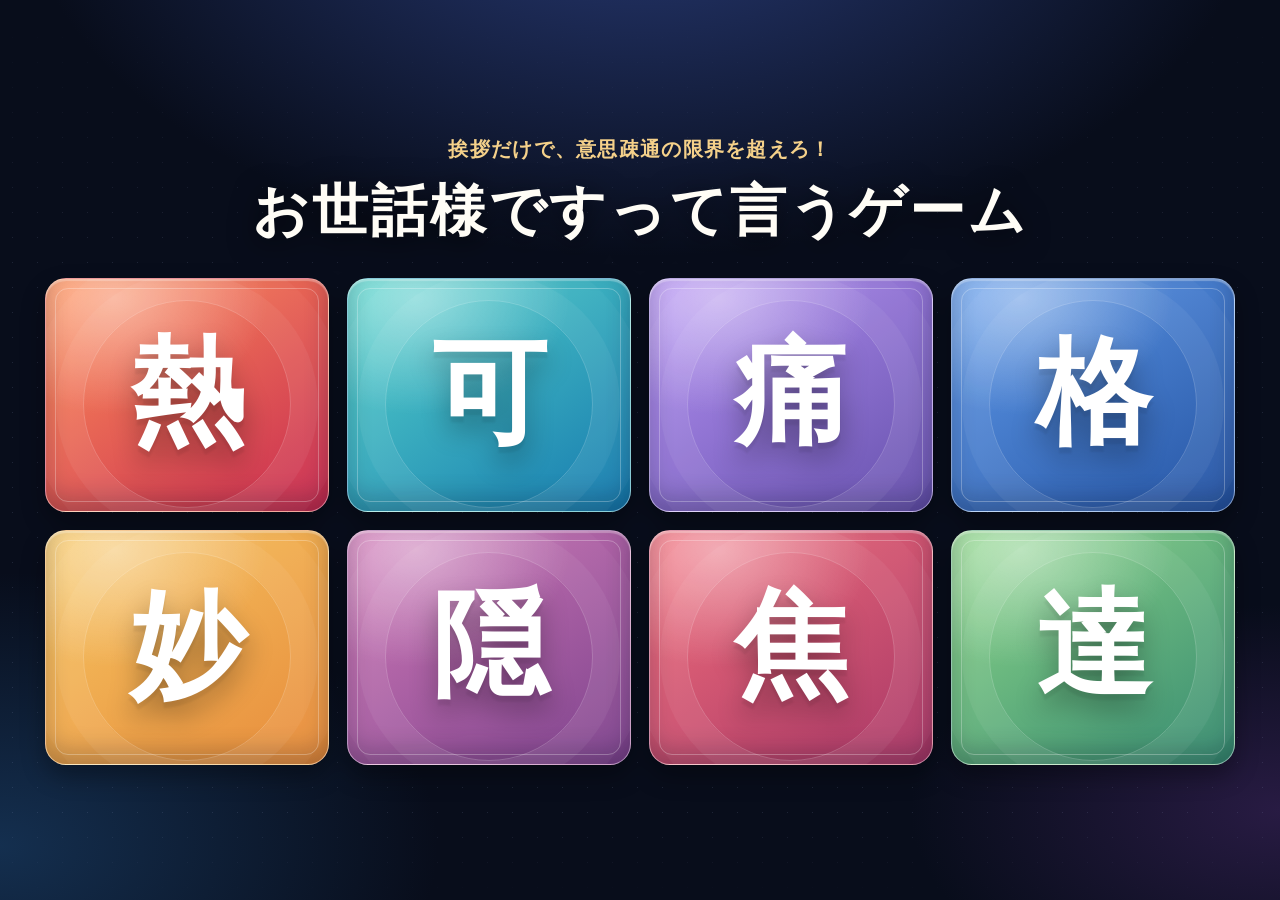
==== commit 788a9cc6: "Rename category panels to 妙 and 隠" ====
--- a/index.html
+++ b/index.html
@@ -135,8 +135,8 @@
     .tile[data-kanji="可"] { --top: #56d5cb; --bottom: #167aaf; --glow: #38e8d6; }
     .tile[data-kanji="痛"] { --top: #b592f4; --bottom: #6550ac; --glow: #9e6df6; }
     .tile[data-kanji="格"] { --top: #609beb; --bottom: #2554a3; --glow: #4d87f7; }
-    .tile[data-kanji="笑"] { --top: #f7c762; --bottom: #e78b3b; --glow: #ffd364; }
-    .tile[data-kanji="秘"] { --top: #d17ab7; --bottom: #7e438e; --glow: #e687d5; }
+    .tile[data-kanji="妙"] { --top: #f7c762; --bottom: #e78b3b; --glow: #ffd364; }
+    .tile[data-kanji="隠"] { --top: #d17ab7; --bottom: #7e438e; --glow: #e687d5; }
     .tile[data-kanji="焦"] { --top: #f26f7b; --bottom: #a83767; --glow: #ef6c8b; }
     .tile[data-kanji="達"] { --top: #8ed789; --bottom: #378b71; --glow: #8dec8b; }
     dialog {
@@ -210,8 +210,8 @@
       <button class="tile" type="button" data-kanji="可" aria-label="「可」のジャンルを選択"><span class="kanji">可</span></button>
       <button class="tile" type="button" data-kanji="痛" aria-label="「痛」のジャンルを選択"><span class="kanji">痛</span></button>
       <button class="tile" type="button" data-kanji="格" aria-label="「格」のジャンルを選択"><span class="kanji">格</span></button>
-      <button class="tile" type="button" data-kanji="笑" aria-label="「笑」のジャンルを選択"><span class="kanji">笑</span></button>
-      <button class="tile" type="button" data-kanji="秘" aria-label="「秘」のジャンルを選択"><span class="kanji">秘</span></button>
+      <button class="tile" type="button" data-kanji="妙" aria-label="「妙」のジャンルを選択"><span class="kanji">妙</span></button>
+      <button class="tile" type="button" data-kanji="隠" aria-label="「隠」のジャンルを選択"><span class="kanji">隠</span></button>
       <button class="tile" type="button" data-kanji="焦" aria-label="「焦」のジャンルを選択"><span class="kanji">焦</span></button>
       <button class="tile" type="button" data-kanji="達" aria-label="「達」のジャンルを選択"><span class="kanji">達</span></button>
     </section>
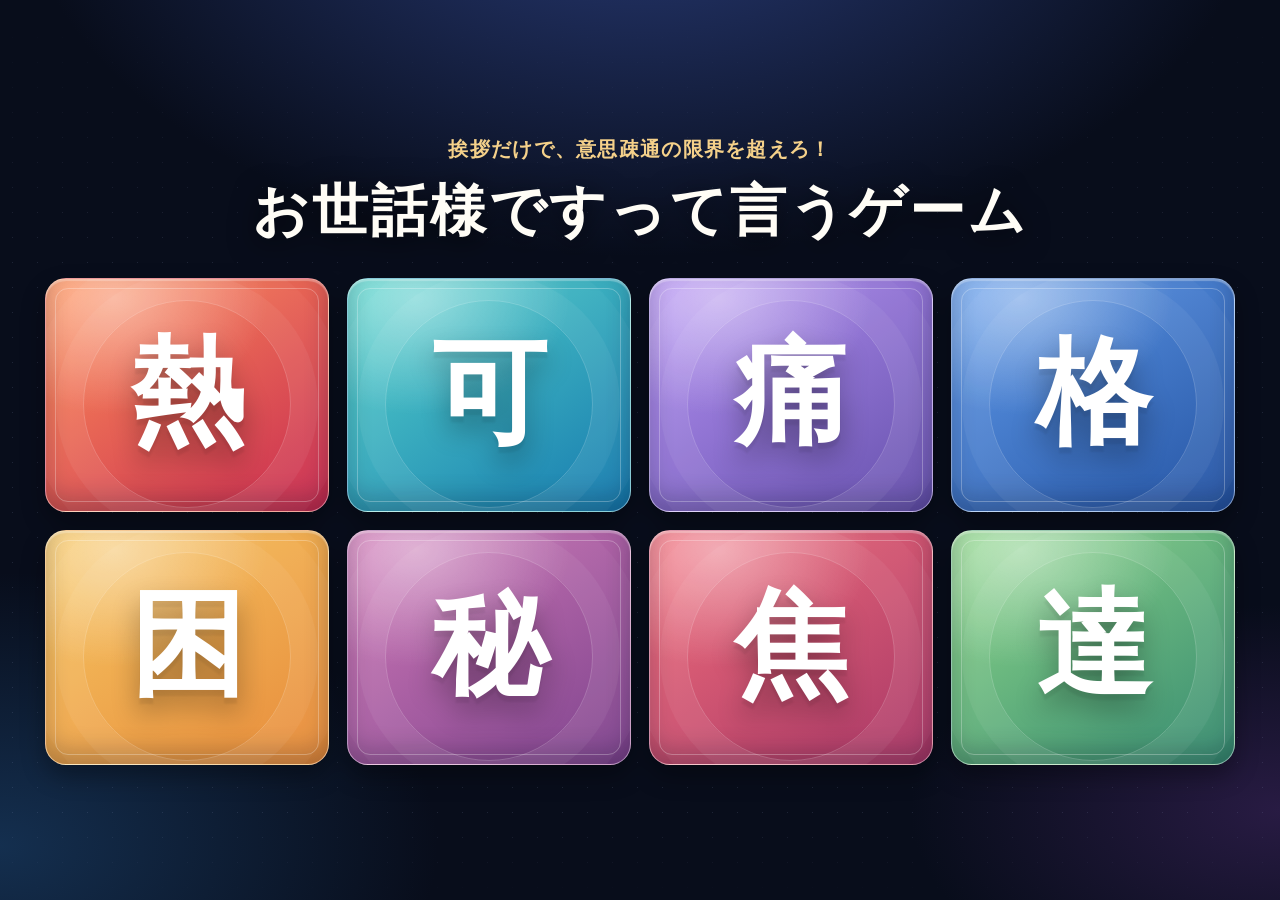
==== commit 8190aaac: "Rename game categories to 困 and 秘" ====
--- a/index.html
+++ b/index.html
@@ -135,8 +135,8 @@
     .tile[data-kanji="可"] { --top: #56d5cb; --bottom: #167aaf; --glow: #38e8d6; }
     .tile[data-kanji="痛"] { --top: #b592f4; --bottom: #6550ac; --glow: #9e6df6; }
     .tile[data-kanji="格"] { --top: #609beb; --bottom: #2554a3; --glow: #4d87f7; }
-    .tile[data-kanji="妙"] { --top: #f7c762; --bottom: #e78b3b; --glow: #ffd364; }
-    .tile[data-kanji="隠"] { --top: #d17ab7; --bottom: #7e438e; --glow: #e687d5; }
+    .tile[data-kanji="困"] { --top: #f7c762; --bottom: #e78b3b; --glow: #ffd364; }
+    .tile[data-kanji="秘"] { --top: #d17ab7; --bottom: #7e438e; --glow: #e687d5; }
     .tile[data-kanji="焦"] { --top: #f26f7b; --bottom: #a83767; --glow: #ef6c8b; }
     .tile[data-kanji="達"] { --top: #8ed789; --bottom: #378b71; --glow: #8dec8b; }
     dialog {
@@ -210,8 +210,8 @@
       <button class="tile" type="button" data-kanji="可" aria-label="「可」のジャンルを選択"><span class="kanji">可</span></button>
       <button class="tile" type="button" data-kanji="痛" aria-label="「痛」のジャンルを選択"><span class="kanji">痛</span></button>
       <button class="tile" type="button" data-kanji="格" aria-label="「格」のジャンルを選択"><span class="kanji">格</span></button>
-      <button class="tile" type="button" data-kanji="妙" aria-label="「妙」のジャンルを選択"><span class="kanji">妙</span></button>
-      <button class="tile" type="button" data-kanji="隠" aria-label="「隠」のジャンルを選択"><span class="kanji">隠</span></button>
+      <button class="tile" type="button" data-kanji="困" aria-label="「困」のジャンルを選択"><span class="kanji">困</span></button>
+      <button class="tile" type="button" data-kanji="秘" aria-label="「秘」のジャンルを選択"><span class="kanji">秘</span></button>
       <button class="tile" type="button" data-kanji="焦" aria-label="「焦」のジャンルを選択"><span class="kanji">焦</span></button>
       <button class="tile" type="button" data-kanji="達" aria-label="「達」のジャンルを選択"><span class="kanji">達</span></button>
     </section>
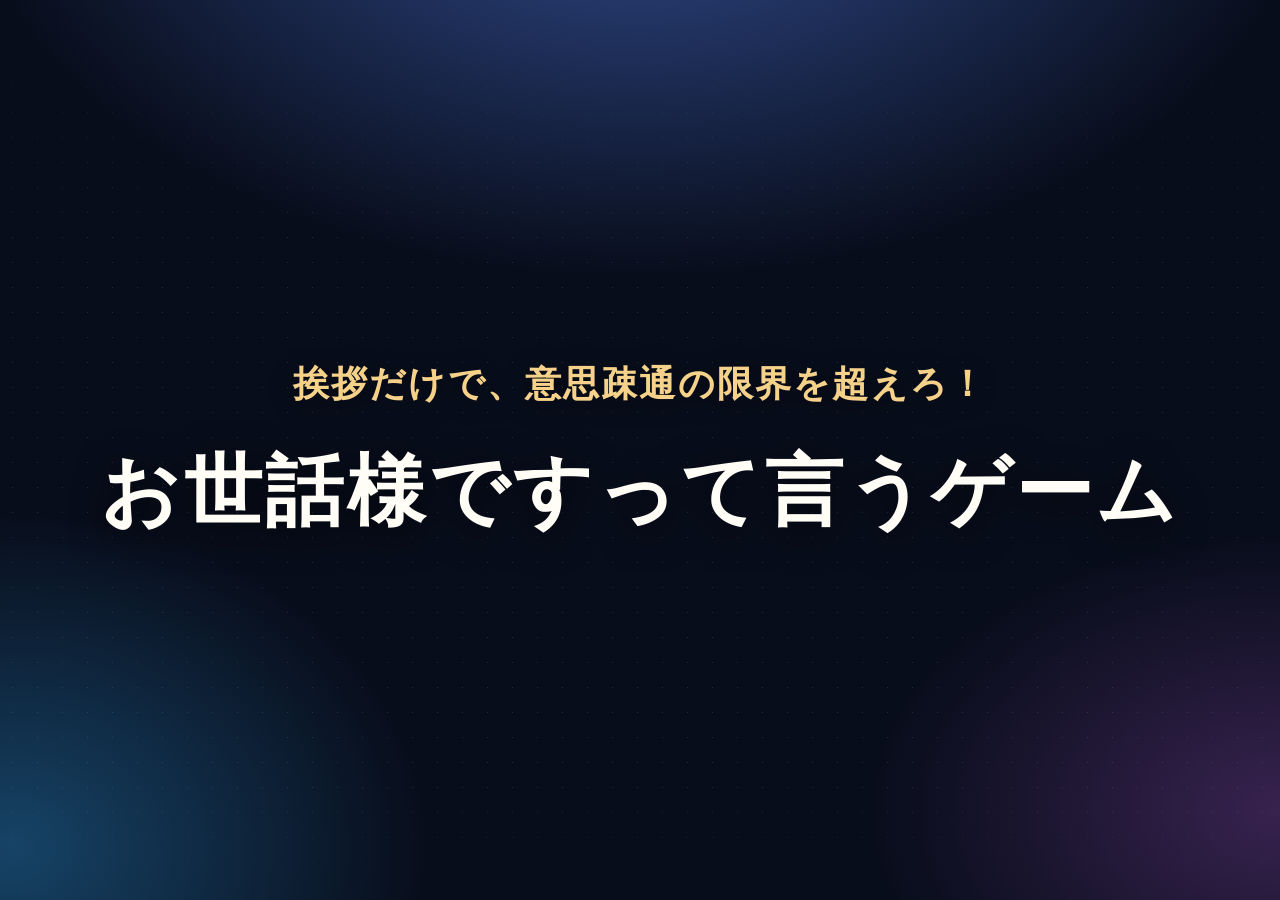
==== commit 2cf89efe: "Make home page the fullscreen game title slide" ====
--- a/index.html
+++ b/index.html
@@ -3,8 +3,8 @@
 <head>
   <meta charset="utf-8">
   <meta name="viewport" content="width=device-width, initial-scale=1">
-  <meta name="theme-color" content="#090e1d">
-  <meta name="description" content="お世話様ですって言うゲーム — 8つの漢字からお題を選ぼう。">
+  <meta name="theme-color" content="#080d1b">
+  <meta name="description" content="挨拶だけで、意思疎通の限界を超えろ！ お世話様ですって言うゲーム">
   <title>お世話様ですって言うゲーム | KICKOFF PARTY 2027</title>
   <style>
     :root {
@@ -14,13 +14,13 @@
       background: #080d1b;
     }
     *, *::before, *::after { box-sizing: border-box; }
+    html, body { min-height: 100%; }
     body {
-      min-height: 100svh;
       margin: 0;
       background:
-        radial-gradient(ellipse 65% 58% at 50% -15%, #293c79 0%, transparent 75%),
-        radial-gradient(ellipse 45% 40% at 0% 94%, #142f4f 0%, transparent 76%),
-        radial-gradient(ellipse 38% 30% at 100% 90%, #281b43 0%, transparent 76%),
+        radial-gradient(ellipse 70% 63% at 50% -17%, #324d91 0%, transparent 76%),
+        radial-gradient(ellipse 42% 48% at 1% 94%, #164366 0%, transparent 77%),
+        radial-gradient(ellipse 40% 38% at 100% 90%, #38224f 0%, transparent 80%),
         #080d1b;
     }
     body::before {
@@ -28,220 +28,79 @@
       position: fixed;
       inset: 0;
       pointer-events: none;
-      opacity: .14;
-      background-image: radial-gradient(circle, #a8b8df 0.75px, transparent 1px);
+      opacity: .18;
+      background-image: radial-gradient(circle, #a8b8df 0.8px, transparent 1px);
       background-size: 25px 25px;
-      mask-image: linear-gradient(to bottom, transparent, #000 30%, #000 90%, transparent);
+      mask-image: linear-gradient(to bottom, transparent, #000 25%, #000 88%, transparent);
     }
-    .shell {
+    .stage { min-height: 100svh; }
+    .launch {
       position: relative;
-      width: min(1190px, calc(100% - 66px));
+      display: flex;
       min-height: 100svh;
-      display: flex;
+      width: 100%;
       flex-direction: column;
+      align-items: center;
       justify-content: center;
-      gap: clamp(22px, 3.4vh, 35px);
-      margin: 0 auto;
-      padding: 32px 0;
+      gap: clamp(15px, 3vh, 32px);
+      padding: clamp(25px, 5vw, 80px);
+      text-align: center;
+      text-decoration: none;
+      color: inherit;
+      cursor: pointer;
+      -webkit-tap-highlight-color: transparent;
     }
-    .intro { text-align: center; }
+    .launch::before {
+      content: "";
+      position: absolute;
+      z-index: -1;
+      width: min(70vw, 750px);
+      height: min(70vw, 750px);
+      border: 1px solid #ffffff0e;
+      border-radius: 50%;
+      box-shadow: 0 0 0 80px #ffffff04, 0 0 0 160px #ffffff03;
+      pointer-events: none;
+    }
+    .launch:focus-visible { outline: 4px solid #f8dc92; outline-offset: -8px; }
     .tagline {
       margin: 0;
       color: #f5d18a;
-      font-size: clamp(14px, 1.55vw, 22px);
-      font-weight: 850;
+      font-size: clamp(23px, 2.85vw, 47px);
+      font-weight: 900;
       line-height: 1.5;
-      letter-spacing: .065em;
+      letter-spacing: .06em;
       text-wrap: balance;
+      text-shadow: 0 4px 25px #0007;
     }
     h1 {
-      margin: 10px 0 0;
-      font-size: clamp(32px, 4.35vw, 65px);
+      max-width: 1450px;
+      margin: 0;
+      font-size: clamp(47px, 6.1vw, 108px);
       font-weight: 950;
-      letter-spacing: .055em;
-      line-height: 1.3;
+      line-height: 1.34;
+      letter-spacing: .05em;
       text-wrap: balance;
-      text-shadow: 0 5px 28px #000a;
-    }
-    .grid {
-      display: grid;
-      grid-template-columns: repeat(4, minmax(0, 1fr));
-      gap: clamp(12px, 1.5vw, 18px);
-    }
-    .tile {
-      --top: #5671b9;
-      --bottom: #263c70;
-      --glow: #8caaff;
-      appearance: none;
-      position: relative;
-      isolation: isolate;
-      display: grid;
-      place-items: center;
-      width: 100%;
-      min-width: 0;
-      aspect-ratio: 1.21;
-      overflow: hidden;
-      padding: 12px;
-      border: 1px solid #ffffff69;
-      border-radius: 21px;
-      color: white;
-      font: inherit;
-      cursor: pointer;
-      background:
-        radial-gradient(ellipse 78% 72% at 24% 8%, #ffffff6c 0%, transparent 70%),
-        linear-gradient(145deg, var(--top), var(--bottom));
-      box-shadow: inset 0 2px 1px #ffffff4b, inset 0 -13px 25px #0208193d, 0 11px 25px #0005;
-      transition: transform .2s ease, box-shadow .2s ease, border-color .2s ease;
-      -webkit-tap-highlight-color: transparent;
-    }
-    .tile::before {
-      content: "";
-      position: absolute;
-      inset: 9px;
-      z-index: -1;
-      border: 1px solid #ffffff45;
-      border-radius: 13px;
-      pointer-events: none;
-    }
-    .tile::after {
-      content: "";
-      position: absolute;
-      z-index: -1;
-      width: 74%;
-      aspect-ratio: 1;
-      left: 13%;
-      top: 9%;
-      border-radius: 50%;
-      border: 1px solid #ffffff35;
-      box-shadow: 0 0 0 27px #ffffff0d, 0 0 0 55px #ffffff08;
-      pointer-events: none;
-    }
-    .kanji {
-      font-family: "Yu Mincho", "Hiragino Mincho ProN", "Noto Serif CJK JP", serif;
-      font-size: clamp(75px, 9vw, 136px);
-      font-weight: 900;
-      line-height: 1.05;
-      text-shadow: 0 6px 2px #00000010, 0 15px 28px #0005;
-      transform: translateY(-2px);
-    }
-    .tile:hover {
-      transform: translateY(-4px);
-      border-color: #fff9;
-      box-shadow: inset 0 2px 1px #ffffff6b, 0 15px 34px #0009, 0 0 24px color-mix(in srgb, var(--glow), transparent 65%);
-    }
-    .tile:active { transform: scale(.985); }
-    .tile:focus-visible { outline: 3px solid #ffe8a4; outline-offset: 5px; }
-    .tile[data-kanji="熱"] { --top: #ff9058; --bottom: #c82b51; --glow: #ff795a; }
-    .tile[data-kanji="可"] { --top: #56d5cb; --bottom: #167aaf; --glow: #38e8d6; }
-    .tile[data-kanji="痛"] { --top: #b592f4; --bottom: #6550ac; --glow: #9e6df6; }
-    .tile[data-kanji="格"] { --top: #609beb; --bottom: #2554a3; --glow: #4d87f7; }
-    .tile[data-kanji="困"] { --top: #f7c762; --bottom: #e78b3b; --glow: #ffd364; }
-    .tile[data-kanji="秘"] { --top: #d17ab7; --bottom: #7e438e; --glow: #e687d5; }
-    .tile[data-kanji="焦"] { --top: #f26f7b; --bottom: #a83767; --glow: #ef6c8b; }
-    .tile[data-kanji="達"] { --top: #8ed789; --bottom: #378b71; --glow: #8dec8b; }
-    dialog {
-      width: min(440px, calc(100% - 28px));
-      border: 1px solid #ffffff47;
-      border-radius: 24px;
-      padding: 38px 28px 32px;
-      background: radial-gradient(circle at 50% -12%, #294a82, transparent 72%), #101a31;
-      box-shadow: 0 24px 90px #000c;
-      color: white;
-      text-align: center;
-    }
-    dialog::backdrop { background: #02050bba; backdrop-filter: blur(6px); }
-    .dialog-kanji {
-      display: block;
-      margin-bottom: 6px;
-      color: #ffe7a8;
-      font: 900 94px/1.2 "Yu Mincho", "Hiragino Mincho ProN", serif;
-      text-shadow: 0 0 30px #ffdc7a66;
-    }
-    dialog h2 { margin: 0 0 25px; font-size: 24px; letter-spacing: .05em; }
-    .dialog-actions { display: flex; flex-wrap: wrap; justify-content: center; gap: 11px; }
-    .action {
-      display: inline-flex;
-      justify-content: center;
-      align-items: center;
-      min-height: 46px;
-      padding: 12px 23px;
-      border: 1px solid transparent;
-      border-radius: 999px;
-      background: #f9d37a;
-      color: #16213b;
-      font: 800 14px/1.3 inherit;
-      font-family: inherit;
-      font-weight: 800;
-      text-decoration: none;
-      cursor: pointer;
-    }
-    .action:hover { background: #ffe29a; }
-    .action--secondary { border-color: #c6d3ea77; color: #e0e9fc; background: transparent; }
-    .action--secondary:hover { background: #ffffff12; }
-    .action:focus-visible { outline: 3px solid white; outline-offset: 4px; }
-    @media (max-width: 900px) {
-      .shell { width: min(750px, calc(100% - 44px)); }
-      .grid { gap: 12px; }
-      .tile { aspect-ratio: 1; border-radius: 16px; }
-      .tile::before { inset: 6px; border-radius: 11px; }
-      .kanji { font-size: clamp(59px, 10vw, 100px); }
+      text-shadow: 0 8px 36px #000a;
     }
     @media (max-width: 620px) {
-      .shell { width: min(450px, calc(100% - 32px)); justify-content: flex-start; gap: 24px; padding: 30px 0; }
-      .tagline { font-size: clamp(13px, 3.7vw, 17px); }
-      h1 { font-size: clamp(27px, 7.6vw, 40px); }
-      .grid { grid-template-columns: repeat(2, minmax(0, 1fr)); gap: 13px; }
-      .tile { aspect-ratio: 1.12; border-radius: 17px; }
-      .kanji { font-size: clamp(78px, 21vw, 117px); }
-    }
-    @media (prefers-reduced-motion: reduce) {
-      * { transition-duration: 0s !important; }
+      .launch { gap: 22px; padding: 28px 20px; }
+      .tagline { font-size: clamp(18px, 5.2vw, 28px); }
+      h1 { font-size: clamp(37px, 10vw, 57px); line-height: 1.42; }
     }
   </style>
 </head>
 <body>
-  <main class="shell">
-    <header class="intro">
+  <main class="stage">
+    <a class="launch" href="example.html" aria-label="例題のページへ進む">
       <p class="tagline">挨拶だけで、意思疎通の限界を超えろ！</p>
       <h1>お世話様ですって言うゲーム</h1>
-    </header>
-    <section class="grid" aria-label="8つのジャンル">
-      <button class="tile" type="button" data-kanji="熱" aria-label="「熱」のジャンルを選択"><span class="kanji">熱</span></button>
-      <button class="tile" type="button" data-kanji="可" aria-label="「可」のジャンルを選択"><span class="kanji">可</span></button>
-      <button class="tile" type="button" data-kanji="痛" aria-label="「痛」のジャンルを選択"><span class="kanji">痛</span></button>
-      <button class="tile" type="button" data-kanji="格" aria-label="「格」のジャンルを選択"><span class="kanji">格</span></button>
-      <button class="tile" type="button" data-kanji="困" aria-label="「困」のジャンルを選択"><span class="kanji">困</span></button>
-      <button class="tile" type="button" data-kanji="秘" aria-label="「秘」のジャンルを選択"><span class="kanji">秘</span></button>
-      <button class="tile" type="button" data-kanji="焦" aria-label="「焦」のジャンルを選択"><span class="kanji">焦</span></button>
-      <button class="tile" type="button" data-kanji="達" aria-label="「達」のジャンルを選択"><span class="kanji">達</span></button>
-    </section>
+    </a>
   </main>
-  <dialog id="category-dialog" aria-labelledby="dialog-title">
-    <span class="dialog-kanji" id="dialog-kanji" aria-hidden="true"></span>
-    <h2 id="dialog-title"></h2>
-    <div class="dialog-actions">
-      <button class="action action--secondary" type="button" id="dialog-close">パネルに戻る</button>
-      <a class="action" id="dialog-next" href="choice.html">お題へ進む →</a>
-    </div>
-  </dialog>
   <script>
     "use strict";
-    const dialog = document.getElementById("category-dialog");
-    const kanjiEl = document.getElementById("dialog-kanji");
-    const titleEl = document.getElementById("dialog-title");
-    const nextLink = document.getElementById("dialog-next");
-    document.querySelectorAll(".tile").forEach((tile) => {
-      tile.addEventListener("click", () => {
-        const kanji = tile.dataset.kanji;
-        kanjiEl.textContent = kanji;
-        titleEl.textContent = "「" + kanji + "」を選択";
-        nextLink.href = "choice.html?topic=" + encodeURIComponent(kanji);
-        dialog.showModal();
-      });
-    });
-    document.getElementById("dialog-close").addEventListener("click", () => dialog.close());
-    dialog.addEventListener("click", (event) => {
-      if (event.target === dialog) dialog.close();
+    document.addEventListener("keydown", (event) => {
+      if (event.altKey || event.ctrlKey || event.metaKey || event.repeat) return;
+      if (event.key === "ArrowRight") window.location.assign("example.html");
     });
   </script>
 </body>
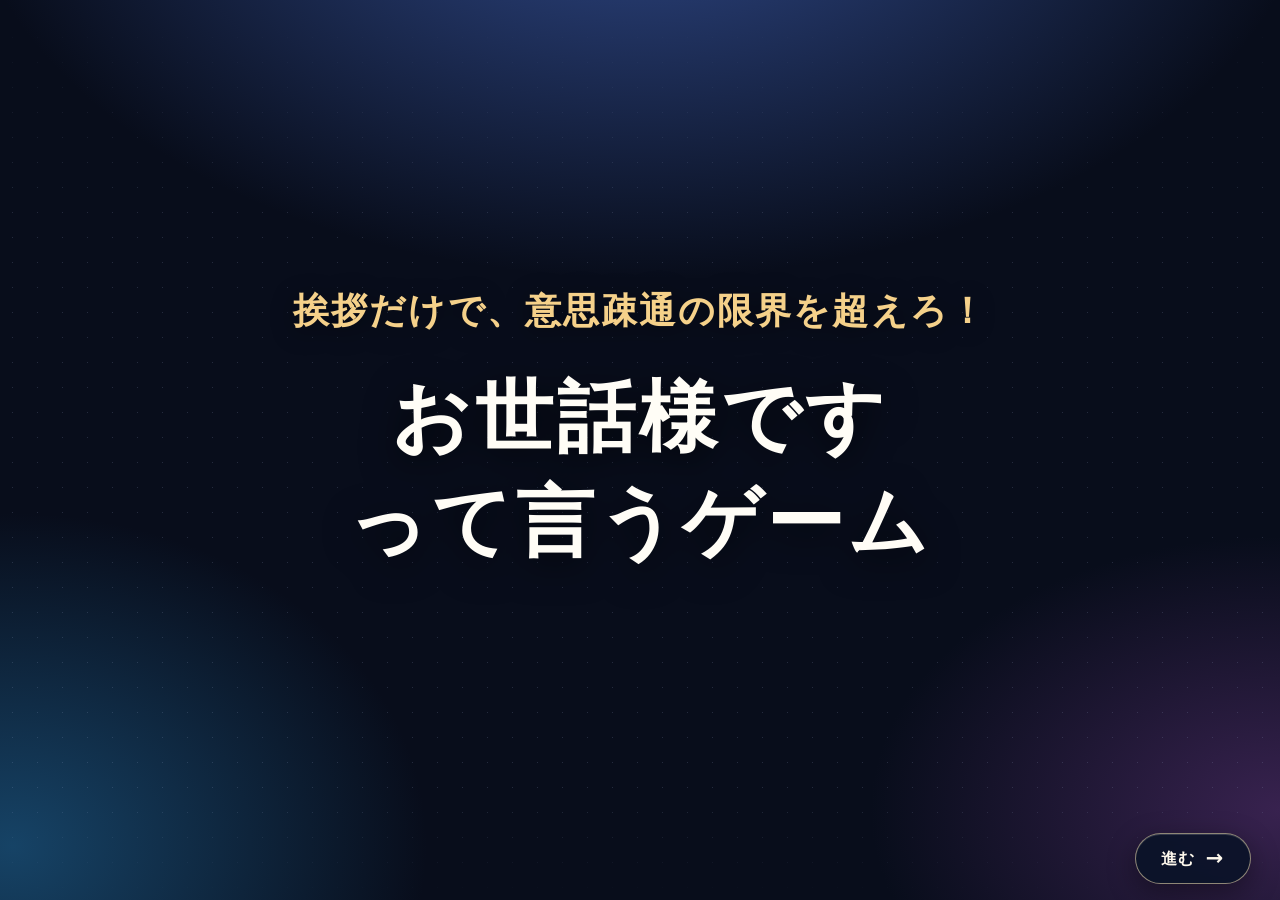
==== commit 4507292f: "Require explicit next button on title and fix title line breaks" ====
--- a/index.html
+++ b/index.html
@@ -6,6 +6,7 @@
   <meta name="theme-color" content="#080d1b">
   <meta name="description" content="挨拶だけで、意思疎通の限界を超えろ！ お世話様ですって言うゲーム">
   <title>お世話様ですって言うゲーム | KICKOFF PARTY 2027</title>
+  <link rel="stylesheet" href="navigation.css">
   <style>
     :root {
       color-scheme: dark;
@@ -43,11 +44,11 @@
       align-items: center;
       justify-content: center;
       gap: clamp(15px, 3vh, 32px);
-      padding: clamp(25px, 5vw, 80px);
+      padding: clamp(25px, 5vw, 80px) 20px 106px;
       text-align: center;
       text-decoration: none;
       color: inherit;
-      cursor: pointer;
+      cursor: default;
       -webkit-tap-highlight-color: transparent;
     }
     .launch::before {
@@ -61,7 +62,7 @@
       box-shadow: 0 0 0 80px #ffffff04, 0 0 0 160px #ffffff03;
       pointer-events: none;
     }
-    .launch:focus-visible { outline: 4px solid #f8dc92; outline-offset: -8px; }
+    .title-line { display: block; white-space: nowrap; }
     .tagline {
       margin: 0;
       color: #f5d18a;
@@ -85,23 +86,19 @@
     @media (max-width: 620px) {
       .launch { gap: 22px; padding: 28px 20px; }
       .tagline { font-size: clamp(18px, 5.2vw, 28px); }
-      h1 { font-size: clamp(37px, 10vw, 57px); line-height: 1.42; }
+      h1 { font-size: clamp(28px, 8.4vw, 50px); line-height: 1.42; }
     }
   </style>
 </head>
 <body>
   <main class="stage">
-    <a class="launch" href="example.html" aria-label="例題のページへ進む">
+    <div class="launch">
       <p class="tagline">挨拶だけで、意思疎通の限界を超えろ！</p>
-      <h1>お世話様ですって言うゲーム</h1>
-    </a>
+      <h1><span class="title-line">お世話様です</span><span class="title-line">って言うゲーム</span></h1>
+    </div>
   </main>
-  <script>
-    "use strict";
-    document.addEventListener("keydown", (event) => {
-      if (event.altKey || event.ctrlKey || event.metaKey || event.repeat) return;
-      if (event.key === "ArrowRight") window.location.assign("example.html");
-    });
-  </script>
+  <nav class="page-nav" aria-label="ページ移動">
+    <a class="page-nav__button page-nav__button--next" href="example.html"><span>進む</span><span class="page-nav__arrow" aria-hidden="true">→</span></a>
+  </nav>
 </body>
 </html>
--- a/navigation.css
+++ b/navigation.css
@@ -0,0 +1,61 @@
+/* Shared presentation controls: back bottom-left, next bottom-right. */
+.page-nav {
+  position: fixed;
+  z-index: 30;
+  left: clamp(16px, 2.3vw, 38px);
+  right: clamp(16px, 2.3vw, 38px);
+  bottom: max(16px, env(safe-area-inset-bottom, 0px));
+  display: flex;
+  align-items: center;
+  justify-content: space-between;
+  pointer-events: none;
+}
+.page-nav__button {
+  pointer-events: auto;
+  display: inline-flex;
+  align-items: center;
+  justify-content: center;
+  gap: 11px;
+  min-width: 116px;
+  min-height: 51px;
+  padding: 11px 21px;
+  border: 1px solid rgba(244, 226, 179, .56);
+  border-radius: 100px;
+  color: #fff9ed;
+  background: rgba(10, 19, 40, .91);
+  box-shadow: 0 8px 28px rgba(0, 0, 0, .38), inset 0 1px 0 rgba(255,255,255,.16);
+  text-decoration: none;
+  font: 800 16px/1.2 "Hiragino Kaku Gothic ProN", "Yu Gothic", Meiryo, system-ui, sans-serif;
+  letter-spacing: .05em;
+  -webkit-tap-highlight-color: transparent;
+  backdrop-filter: blur(12px);
+  transition: background-color .15s ease, border-color .15s ease;
+}
+.page-nav__button:hover {
+  background: rgba(40, 58, 93, .96);
+  border-color: #f9e6b4;
+}
+.page-nav__button:focus-visible {
+  outline: 3px solid #ffdf84;
+  outline-offset: 4px;
+}
+.page-nav__button--next { margin-left: auto; }
+.page-nav__arrow { font: 900 21px/1 system-ui, sans-serif; }
+@media (max-width: 620px) {
+  .page-nav {
+    left: 14px;
+    right: 14px;
+    bottom: max(12px, env(safe-area-inset-bottom, 0px));
+  }
+  .page-nav__button {
+    min-width: 92px;
+    min-height: 45px;
+    gap: 7px;
+    padding: 10px 16px;
+    font-size: 14px;
+  }
+  .page-nav__arrow { font-size: 18px; }
+}
+@media (prefers-reduced-motion: reduce) {
+  .page-nav__button { transition: none; }
+}
